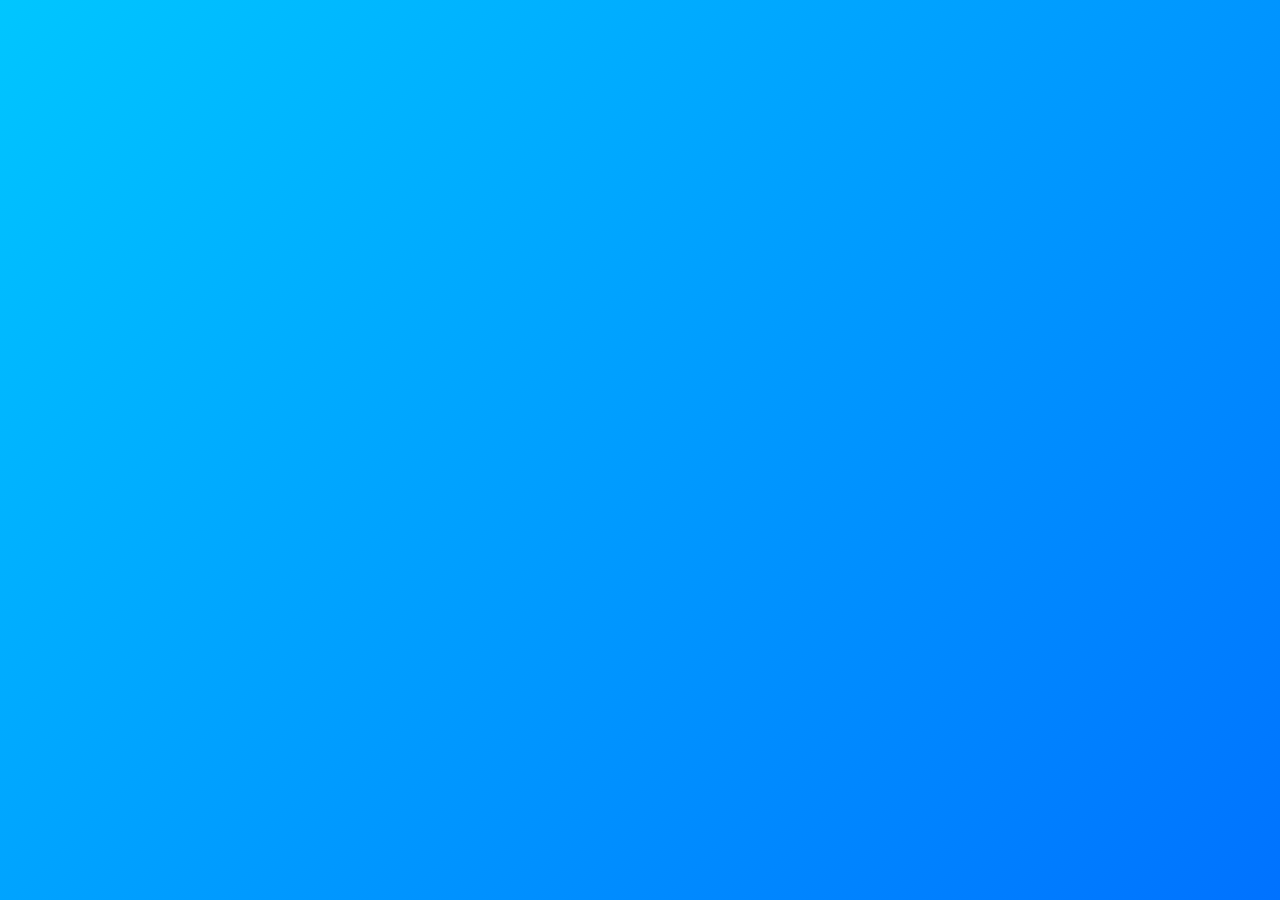
==== index.html @ cc51c7a2 "Rename inddex.html to index.html" ====
<!DOCTYPE html>
<html lang="pt-BR">
<head>
    <meta charset="UTF-8">
    <meta name="viewport" content="width=device-width, initial-scale=1.0">
    <title>Downloader de Vídeos</title>
    <link rel="stylesheet" href="style.css">
    <link rel="shortcut icon" href="favicon.png" type="image/png">
    <link href="https://fonts.googleapis.com/css2?family=Poppins:wght@400;700&display=swap" rel="stylesheet">
</head>
<body>

    <div id="splash">
        <h1>📥 Baixador de Vídeos</h1>
        <p>Carregando...</p>
    </div>

    <header class="hidden">
        <h1>📥 Baixador de Vídeos</h1>
        <p>Baixe vídeos do YouTube e Instagram rapidinho!</p>
    </header>

    <main class="hidden">
        <form id="downloadForm">
            <input type="url" id="urlInput" placeholder="Cole o link aqui..." required>
            <div class="buttons">
                <button type="submit" id="youtubeButton">Baixar do YouTube</button>
                <button type="submit" id="instagramButton">Baixar do Instagram</button>
            </div>
        </form>
        <div id="progressBar"></div>
        <div id="statusMessage"></div>
    </main>

    <footer class="hidden">
        <p>Feito com 💖 pra quem ama salvar Reels e Shorts</p>
    </footer>

    <script src="script.js"></script>

</body>
</html>
---- style.css ----
* {
    margin: 0;
    padding: 0;
    box-sizing: border-box;
}

body {
    font-family: 'Poppins', sans-serif;
    background: linear-gradient(135deg, #00c6ff, #0072ff);
    color: white;
    min-height: 100vh;
    display: flex;
    flex-direction: column;
    justify-content: space-between;
    overflow-x: hidden;
}

#splash {
    display: flex;
    flex-direction: column;
    align-items: center;
    justify-content: center;
    height: 100vh;
    background-color: #0072ff;
    font-size: 2rem;
    text-align: center;
    animation: fadeOut 2s ease forwards;
    animation-delay: 2s;
}

.hidden {
    display: none;
}

header, main, footer {
    text-align: center;
    padding: 2rem;
}

header h1 {
    font-size: 2.5rem;
    margin-bottom: 0.5rem;
}

header p {
    font-size: 1.2rem;
    opacity: 0.8;
}

form {
    background: white;
    padding: 2rem;
    border-radius: 1rem;
    box-shadow: 0 4px 10px rgba(0, 0, 0, 0.25);
    display: flex;
    flex-direction: column;
    gap: 1rem;
    width: 90%;
    max-width: 400px;
    margin: auto;
}

input[type="url"] {
    padding: 0.8rem;
    border: none;
    border-radius: 0.5rem;
    font-size: 1rem;
    color: #333;
}

.buttons {
    display: flex;
    gap: 1rem;
}

button {
    flex: 1;
    padding: 0.8rem;
    background-color: #0072ff;
    border: none;
    border-radius: 0.5rem;
    color: white;
    font-size: 1rem;
    cursor: pointer;
    transition: background 0.3s;
}

button:hover {
    background-color: #005fcc;
}

#progressBar {
    margin-top: 1rem;
    height: 5px;
    width: 0;
    background: yellow;
    transition: width 2s;
}

#statusMessage {
    margin-top: 1rem;
    font-size: 1rem;
    color: yellow;
    text-align: center;
}

footer {
    text-align: center;
    padding: 1rem;
    font-size: 0.8rem;
    opacity: 0.7;
}

@keyframes fadeOut {
    to {
        opacity: 0;
        visibility: hidden;
    }
}
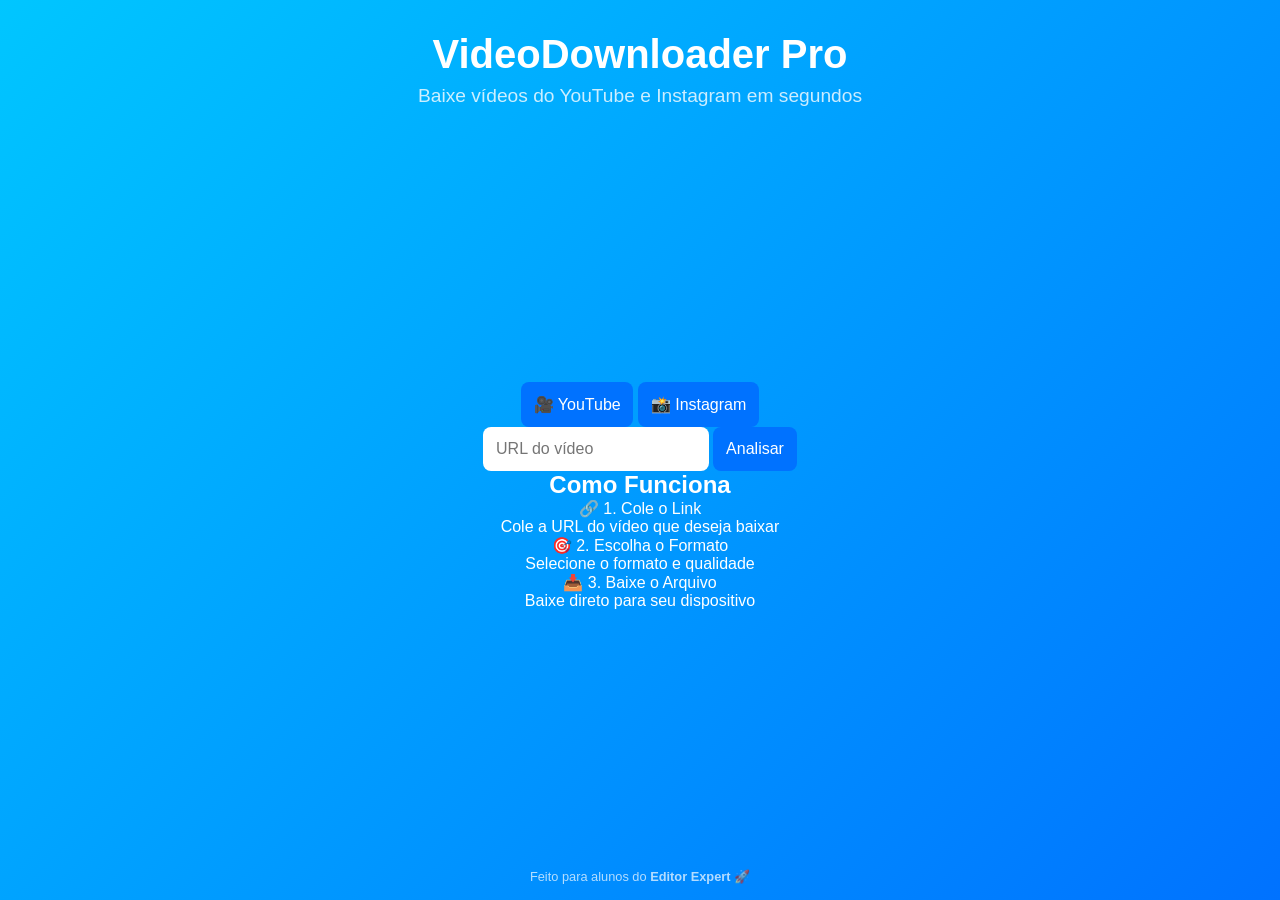
==== commit de195a35: "Add files via upload" ====
--- a/index.html
+++ b/index.html
@@ -3,40 +3,51 @@
 <head>
     <meta charset="UTF-8">
     <meta name="viewport" content="width=device-width, initial-scale=1.0">
-    <title>Downloader de Vídeos</title>
+    <title>VideoDownloader Pro</title>
     <link rel="stylesheet" href="style.css">
-    <link rel="shortcut icon" href="favicon.png" type="image/png">
-    <link href="https://fonts.googleapis.com/css2?family=Poppins:wght@400;700&display=swap" rel="stylesheet">
 </head>
 <body>
 
-    <div id="splash">
-        <h1>📥 Baixador de Vídeos</h1>
-        <p>Carregando...</p>
-    </div>
-
-    <header class="hidden">
-        <h1>📥 Baixador de Vídeos</h1>
-        <p>Baixe vídeos do YouTube e Instagram rapidinho!</p>
+    <header>
+        <h1>VideoDownloader Pro</h1>
+        <p>Baixe vídeos do YouTube e Instagram em segundos</p>
     </header>
 
-    <main class="hidden">
-        <form id="downloadForm">
-            <input type="url" id="urlInput" placeholder="Cole o link aqui..." required>
-            <div class="buttons">
-                <button type="submit" id="youtubeButton">Baixar do YouTube</button>
-                <button type="submit" id="instagramButton">Baixar do Instagram</button>
+    <main>
+        <div class="card">
+            <div class="tabs">
+                <button id="tabYoutube" class="active">🎥 YouTube</button>
+                <button id="tabInstagram">📸 Instagram</button>
             </div>
-        </form>
-        <div id="progressBar"></div>
-        <div id="statusMessage"></div>
+            <input type="url" id="urlInput" placeholder="URL do vídeo" required>
+            <button id="analyzeButton">Analisar</button>
+            <div id="result"></div>
+        </div>
+
+        <section class="how-it-works">
+            <h2>Como Funciona</h2>
+            <div class="steps">
+                <div class="step">
+                    <p>🔗 1. Cole o Link</p>
+                    <span>Cole a URL do vídeo que deseja baixar</span>
+                </div>
+                <div class="step">
+                    <p>🎯 2. Escolha o Formato</p>
+                    <span>Selecione o formato e qualidade</span>
+                </div>
+                <div class="step">
+                    <p>📥 3. Baixe o Arquivo</p>
+                    <span>Baixe direto para seu dispositivo</span>
+                </div>
+            </div>
+        </section>
     </main>
 
-    <footer class="hidden">
-        <p>Feito com 💖 pra quem ama salvar Reels e Shorts</p>
+    <footer>
+        <p>Feito para alunos do <strong>Editor Expert</strong> 🚀</p>
     </footer>
 
     <script src="script.js"></script>
 
 </body>
-</html>
+</html>
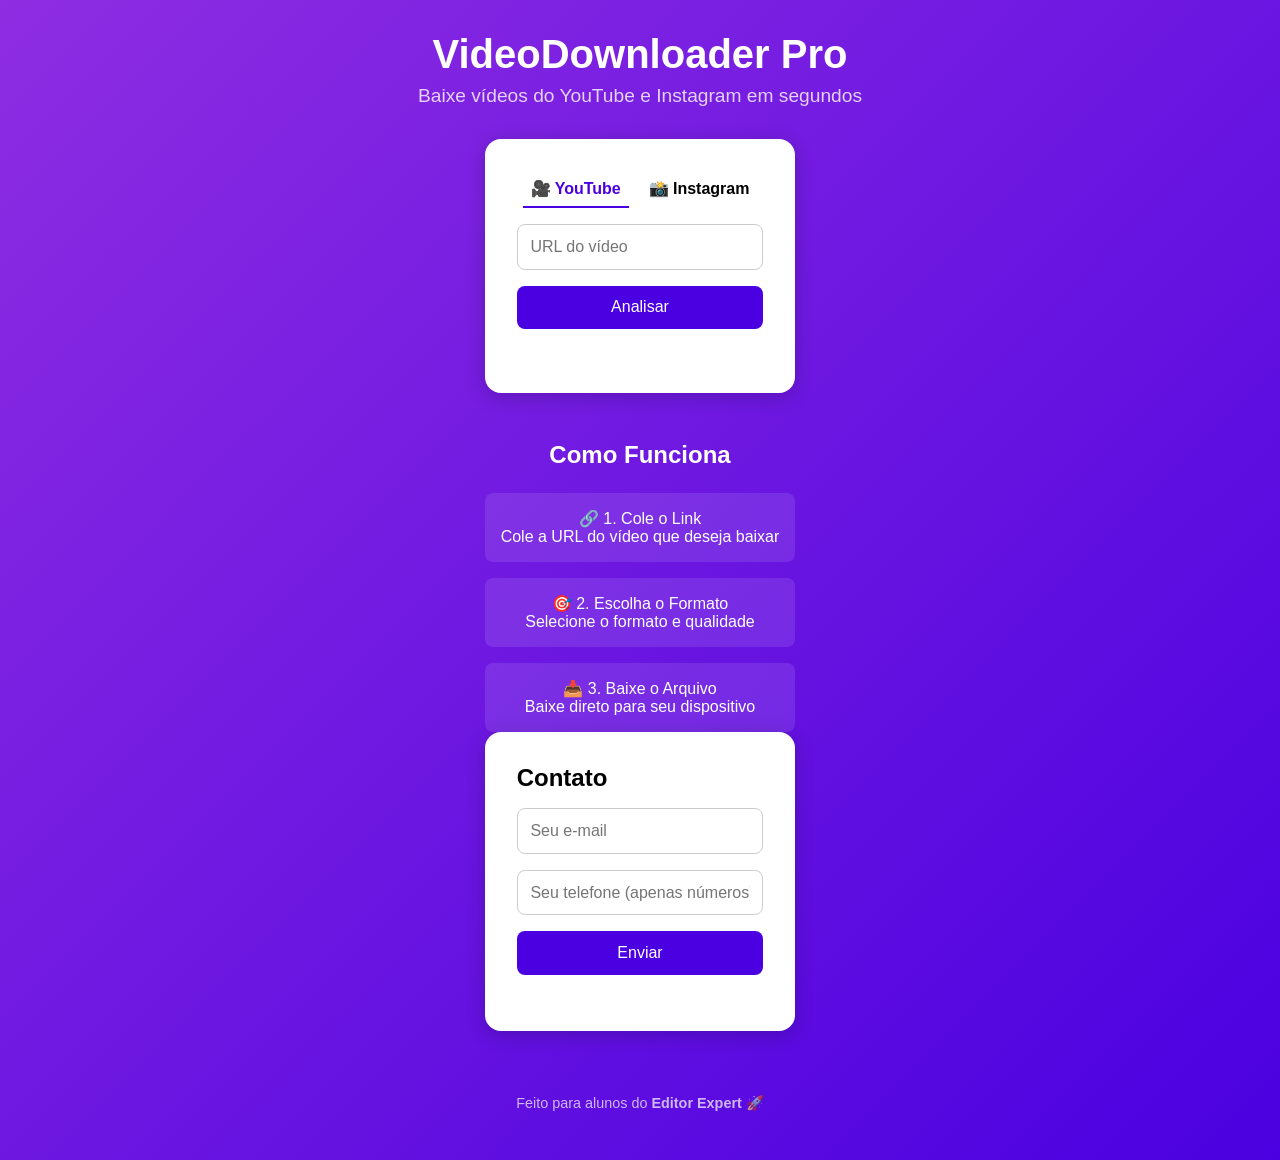
==== commit 3d35ae20: "Validate email and phone inputs" ====
--- a/index.html
+++ b/index.html
@@ -40,8 +40,18 @@
                     <span>Baixe direto para seu dispositivo</span>
                 </div>
             </div>
+          </section>
+
+        <section class="card">
+            <h2>Contato</h2>
+            <form id="contactForm">
+                <input type="email" id="email" placeholder="Seu e-mail" required>
+                <input type="tel" id="phone" placeholder="Seu telefone (apenas números)" required>
+                <button type="submit">Enviar</button>
+                <p id="formMessage"></p>
+            </form>
         </section>
-    </main>
+      </main>
 
     <footer>
         <p>Feito para alunos do <strong>Editor Expert</strong> 🚀</p>
--- a/style.css
+++ b/style.css
@@ -6,114 +6,150 @@
 
 body {
     font-family: 'Poppins', sans-serif;
-    background: linear-gradient(135deg, #00c6ff, #0072ff);
+    background: linear-gradient(135deg, #8e2de2, #4a00e0);
     color: white;
     min-height: 100vh;
     display: flex;
     flex-direction: column;
-    justify-content: space-between;
-    overflow-x: hidden;
+    align-items: center;
+    padding: 2rem 1rem;
 }
 
-#splash {
-    display: flex;
-    flex-direction: column;
-    align-items: center;
-    justify-content: center;
-    height: 100vh;
-    background-color: #0072ff;
-    font-size: 2rem;
+header {
     text-align: center;
-    animation: fadeOut 2s ease forwards;
-    animation-delay: 2s;
-}
-
-.hidden {
-    display: none;
-}
-
-header, main, footer {
-    text-align: center;
-    padding: 2rem;
+    margin-bottom: 2rem;
 }
 
 header h1 {
     font-size: 2.5rem;
-    margin-bottom: 0.5rem;
 }
 
 header p {
     font-size: 1.2rem;
+    margin-top: 0.5rem;
     opacity: 0.8;
 }
 
-form {
+.card {
     background: white;
+    color: black;
     padding: 2rem;
     border-radius: 1rem;
-    box-shadow: 0 4px 10px rgba(0, 0, 0, 0.25);
+    box-shadow: 0 4px 20px rgba(0, 0, 0, 0.2);
+    width: 100%;
+    max-width: 500px;
     display: flex;
     flex-direction: column;
     gap: 1rem;
-    width: 90%;
-    max-width: 400px;
-    margin: auto;
+    margin-bottom: 3rem;
 }
 
-input[type="url"] {
+.tabs {
+    display: flex;
+    justify-content: space-around;
+}
+
+.tabs button {
+    background: none;
+    border: none;
+    font-weight: bold;
+    padding: 0.5rem;
+    font-size: 1rem;
+    cursor: pointer;
+    border-bottom: 2px solid transparent;
+    transition: 0.3s;
+}
+
+.tabs button.active {
+    color: #4a00e0;
+    border-bottom: 2px solid #4a00e0;
+}
+
+#urlInput {
     padding: 0.8rem;
-    border: none;
+    border: 1px solid #ccc;
     border-radius: 0.5rem;
     font-size: 1rem;
-    color: #333;
 }
 
-.buttons {
+#analyzeButton {
+    background: #4a00e0;
+    color: white;
+    border: none;
+    padding: 0.8rem;
+    border-radius: 0.5rem;
+    cursor: pointer;
+    font-size: 1rem;
+    transition: background 0.3s;
+}
+
+#analyzeButton:hover {
+    background: #3800b0;
+}
+
+#result {
+    margin-top: 1rem;
+    text-align: center;
+}
+
+.how-it-works {
+    text-align: center;
+    width: 100%;
+}
+
+.how-it-works h2 {
+    margin-bottom: 1.5rem;
+}
+
+.steps {
     display: flex;
+    flex-direction: column;
     gap: 1rem;
 }
 
-button {
-    flex: 1;
+.step {
+    background: rgba(255, 255, 255, 0.1);
+    padding: 1rem;
+    border-radius: 0.5rem;
+}
+
+footer {
+    margin-top: auto;
+    padding: 1rem;
+    text-align: center;
+    font-size: 0.9rem;
+    opacity: 0.7;
+}
+
+#contactForm {
+    display: flex;
+    flex-direction: column;
+    gap: 1rem;
+}
+
+#contactForm input {
     padding: 0.8rem;
-    background-color: #0072ff;
+    border: 1px solid #ccc;
+    border-radius: 0.5rem;
+    font-size: 1rem;
+}
+
+#contactForm button {
+    background: #4a00e0;
+    color: white;
     border: none;
+    padding: 0.8rem;
     border-radius: 0.5rem;
-    color: white;
+    cursor: pointer;
     font-size: 1rem;
-    cursor: pointer;
     transition: background 0.3s;
 }
 
-button:hover {
-    background-color: #005fcc;
+#contactForm button:hover {
+    background: #3800b0;
 }
 
-#progressBar {
-    margin-top: 1rem;
-    height: 5px;
-    width: 0;
-    background: yellow;
-    transition: width 2s;
-}
-
-#statusMessage {
-    margin-top: 1rem;
-    font-size: 1rem;
-    color: yellow;
+#formMessage {
+    margin-top: 0.5rem;
     text-align: center;
-}
-
-footer {
-    text-align: center;
-    padding: 1rem;
-    font-size: 0.8rem;
-    opacity: 0.7;
-}
-
-@keyframes fadeOut {
-    to {
-        opacity: 0;
-        visibility: hidden;
-    }
-}
+}
